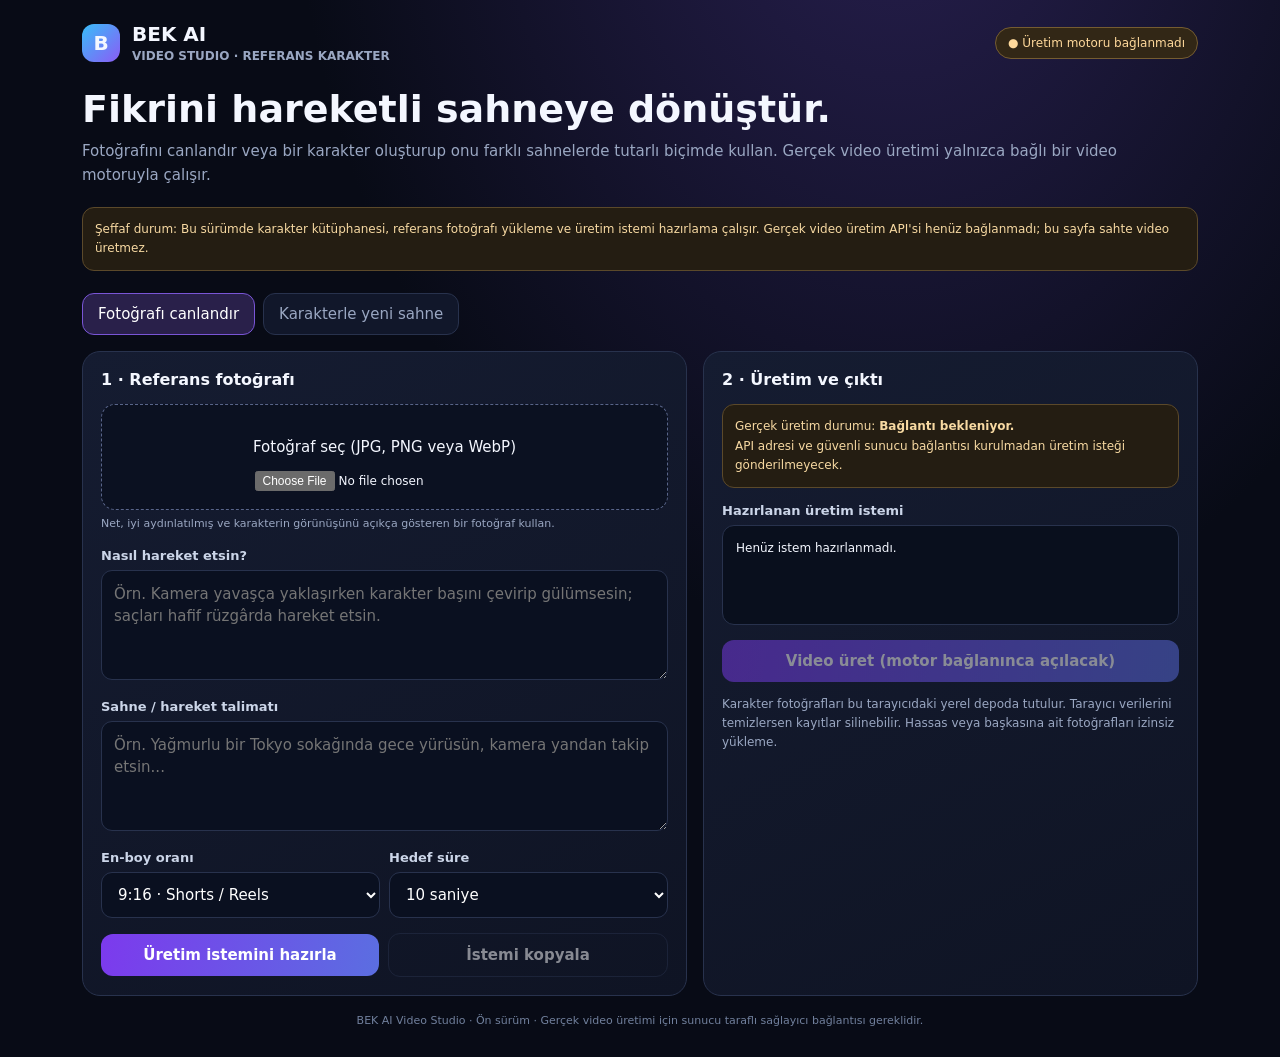
==== video-studio.html @ f8fd81ad "Add BEK AI Video Studio reference workflow" ====
<!doctype html>
<html lang="tr">
<head>
<meta charset="utf-8"><meta name="viewport" content="width=device-width,initial-scale=1">
<meta name="theme-color" content="#080b16">
<title>BEK AI Video Studio</title>
<style>
:root{color-scheme:dark;--bg:#080b16;--panel:#11172a;--panel2:#171f36;--line:#28324d;--muted:#9aa7c2;--text:#f4f7ff;--violet:#8b5cf6;--cyan:#38bdf8}
*{box-sizing:border-box}body{margin:0;background:radial-gradient(ellipse at 70% -20%,#292052 0,transparent 48%),var(--bg);color:var(--text);font:15px Inter,system-ui,sans-serif}
button,input,textarea,select{font:inherit}button{cursor:pointer}.wrap{max-width:1160px;margin:auto;padding:22px}.top{display:flex;justify-content:space-between;align-items:center;gap:16px;margin-bottom:24px}.brand{display:flex;align-items:center;gap:12px;font-weight:800;font-size:20px}.logo{width:38px;height:38px;border-radius:12px;background:linear-gradient(135deg,var(--cyan),var(--violet));display:grid;place-items:center;font-weight:900}.sub{color:var(--muted);font-size:12px;margin-top:3px}.status{border:1px solid #755c31;background:#322716;color:#ffd99b;border-radius:999px;padding:8px 12px;font-size:12px}.hero{margin-bottom:20px}.hero h1{font-size:clamp(25px,4vw,38px);margin:0 0 8px}.hero p{color:var(--muted);margin:0;line-height:1.6}.tabs{display:flex;gap:8px;margin:22px 0 16px;flex-wrap:wrap}.tab{border:1px solid var(--line);background:var(--panel);color:var(--muted);padding:11px 15px;border-radius:12px}.tab.active{background:#29204a;border-color:#7955d6;color:white}.grid{display:grid;grid-template-columns:minmax(0,1.1fr) minmax(290px,.9fr);gap:16px}.card{background:linear-gradient(155deg,#151c31,#0f1424);border:1px solid var(--line);border-radius:18px;padding:18px;min-width:0}.card h2{font-size:16px;margin:0 0 15px}.field{margin:0 0 15px}.field label{display:block;color:#cbd5e8;font-size:13px;font-weight:600;margin-bottom:7px}.field small{display:block;color:var(--muted);font-size:11px;margin-top:6px;line-height:1.5}input[type=text],textarea,select{width:100%;border:1px solid var(--line);border-radius:11px;background:#0a1020;color:white;padding:12px;outline:none}textarea{min-height:110px;resize:vertical;line-height:1.5}input:focus,textarea:focus,select:focus{border-color:#8b5cf6}.upload{border:1px dashed #59658a;border-radius:14px;padding:18px;text-align:center;background:#0b1121}.upload input{max-width:100%;font-size:12px}.preview{width:100%;max-height:260px;object-fit:contain;border-radius:12px;margin-top:12px;background:#080b16}.btn{border:0;border-radius:12px;padding:12px 16px;background:linear-gradient(100deg,#7c3aed,#5b6ee1);color:white;font-weight:700}.btn:disabled{opacity:.5;cursor:not-allowed}.btn.secondary{background:#202a43;border:1px solid var(--line)}.btn.ghost{background:transparent;border:1px solid var(--line)}.row{display:flex;gap:9px;align-items:center;flex-wrap:wrap}.row>*{flex:1}.notice{border:1px solid #5b492a;background:#241d12;color:#f7d9a2;padding:12px;border-radius:12px;font-size:12px;line-height:1.6;margin-bottom:15px}.good{border-color:#235f52;background:#102720;color:#b7f7df}.muted{color:var(--muted)}.charlist{display:grid;gap:8px}.char{display:flex;gap:10px;align-items:center;border:1px solid var(--line);padding:9px;border-radius:12px;background:#0b1121}.char img{width:52px;height:52px;object-fit:cover;border-radius:8px}.char .info{flex:1;min-width:0}.char strong{font-size:13px;display:block}.char small{font-size:11px;color:var(--muted)}.char button{background:none;color:#fca5a5;border:0}.hidden{display:none!important}.out{white-space:pre-wrap;word-break:break-word;background:#090f1d;border:1px solid var(--line);border-radius:12px;padding:13px;font-size:12px;line-height:1.6;min-height:100px}.footer{margin:18px 0 8px;text-align:center;color:#71809d;font-size:11px}
@media(max-width:780px){.wrap{padding:15px}.grid{grid-template-columns:1fr}.top{align-items:flex-start}.status{max-width:150px;line-height:1.4}}
</style>
</head>
<body><div class="wrap">
<header class="top"><div class="brand"><div class="logo">B</div><div>BEK AI <div class="sub">VIDEO STUDIO · REFERANS KARAKTER</div></div></div><div class="status" id="connection">● Üretim motoru bağlanmadı</div></header>
<section class="hero"><h1>Fikrini hareketli sahneye dönüştür.</h1><p>Fotoğrafını canlandır veya bir karakter oluşturup onu farklı sahnelerde tutarlı biçimde kullan. Gerçek video üretimi yalnızca bağlı bir video motoruyla çalışır.</p></section>
<div class="notice">Şeffaf durum: Bu sürümde karakter kütüphanesi, referans fotoğrafı yükleme ve üretim istemi hazırlama çalışır. Gerçek video üretim API'si henüz bağlanmadı; bu sayfa sahte video üretmez.</div>
<div class="tabs"><button class="tab active" data-mode="animate">Fotoğrafı canlandır</button><button class="tab" data-mode="character">Karakterle yeni sahne</button></div>
<div class="grid">
<section class="card">
<div id="animate-panel">
<h2>1 · Referans fotoğrafı</h2>
<div class="field"><div class="upload"><p>Fotoğraf seç (JPG, PNG veya WebP)</p><input id="singlePhoto" type="file" accept="image/png,image/jpeg,image/webp"><img id="singlePreview" class="preview hidden"></div><small>Net, iyi aydınlatılmış ve karakterin görünüşünü açıkça gösteren bir fotoğraf kullan.</small></div>
<div class="field"><label for="motion">Nasıl hareket etsin?</label><textarea id="motion" placeholder="Örn. Kamera yavaşça yaklaşırken karakter başını çevirip gülümsesin; saçları hafif rüzgârda hareket etsin."></textarea></div>
</div>
<div id="character-panel" class="hidden">
<h2>1 · Karakter kütüphanesi</h2>
<div class="field"><label for="charName">Karakter adı</label><input id="charName" type="text" placeholder="Örn. Ece"></div>
<div class="field"><label for="charDesc">Değişmemesi gereken özellikler</label><textarea id="charDesc" placeholder="Yüz, saç, göz, kıyafet, yaş görünümü, vücut yapısı ve ayırt edici ayrıntılar..."></textarea></div>
<div class="field"><div class="upload"><p>Karakter referans fotoğrafı</p><input id="charPhoto" type="file" accept="image/png,image/jpeg,image/webp"><img id="charPreview" class="preview hidden"></div></div>
<button class="btn secondary" id="saveChar">Karakteri kaydet</button>
<div class="field" style="margin-top:17px"><label>Kayıtlı karakterler</label><div class="charlist" id="charList"><span class="muted">Henüz karakter kaydedilmedi.</span></div></div>
</div>
<div class="field"><label for="scene">Sahne / hareket talimatı</label><textarea id="scene" placeholder="Örn. Yağmurlu bir Tokyo sokağında gece yürüsün, kamera yandan takip etsin..."></textarea></div>
<div class="row"><div class="field"><label for="ratio">En-boy oranı</label><select id="ratio"><option value="9:16">9:16 · Shorts / Reels</option><option value="16:9">16:9 · YouTube</option><option value="1:1">1:1 · Kare</option></select></div><div class="field"><label for="duration">Hedef süre</label><select id="duration"><option value="5">5 saniye</option><option value="10" selected>10 saniye</option><option value="15">15 saniye</option><option value="30">30 saniye (model desteklerse)</option></select></div></div>
<div class="row"><button class="btn" id="prepare">Üretim istemini hazırla</button><button class="btn ghost" id="copy" disabled>İstemi kopyala</button></div>
</section>
<aside class="card">
<h2>2 · Üretim ve çıktı</h2>
<div class="notice">Gerçek üretim durumu: <strong>Bağlantı bekleniyor.</strong><br>API adresi ve güvenli sunucu bağlantısı kurulmadan üretim isteği gönderilmeyecek.</div>
<div class="field"><label>Hazırlanan üretim istemi</label><div class="out" id="promptOutput">Henüz istem hazırlanmadı.</div></div>
<button class="btn" id="generate" disabled style="width:100%">Video üret (motor bağlanınca açılacak)</button>
<p class="muted" style="font-size:12px;line-height:1.6;margin-top:13px">Karakter fotoğrafları bu tarayıcıdaki yerel depoda tutulur. Tarayıcı verilerini temizlersen kayıtlar silinebilir. Hassas veya başkasına ait fotoğrafları izinsiz yükleme.</p>
</aside>
</div>
<div class="footer">BEK AI Video Studio · Ön sürüm · Gerçek video üretimi için sunucu taraflı sağlayıcı bağlantısı gereklidir.</div>
</div>
<script>
const DB='bek-video-studio', STORE='characters'; let mode='animate', selectedCharacter=null, currentPrompt='';
function openDB(){return new Promise((res,rej)=>{const r=indexedDB.open(DB,1);r.onupgradeneeded=()=>r.result.createObjectStore(STORE,{keyPath:'id',autoIncrement:true});r.onsuccess=()=>res(r.result);r.onerror=()=>rej(r.error)})}
async function dbop(action,value){const db=await openDB();return new Promise((res,rej)=>{const tx=db.transaction(STORE,'readwrite'),s=tx.objectStore(STORE);let r=action==='all'?s.getAll():action==='add'?s.add(value):s.delete(value);r.onsuccess=()=>res(r.result);r.onerror=()=>rej(r.error)})}
function preview(input,img){input.addEventListener('change',()=>{const f=input.files[0];if(!f)return;if(!f.type.startsWith('image/'))return alert('Lütfen görsel dosyası seç.');const u=URL.createObjectURL(f);img.src=u;img.classList.remove('hidden')})}
preview(document.getElementById('singlePhoto'),document.getElementById('singlePreview'));preview(document.getElementById('charPhoto'),document.getElementById('charPreview'));
document.querySelectorAll('.tab').forEach(b=>b.onclick=()=>{mode=b.dataset.mode;document.querySelectorAll('.tab').forEach(x=>x.classList.toggle('active',x===b));document.getElementById('animate-panel').classList.toggle('hidden',mode!=='animate');document.getElementById('character-panel').classList.toggle('hidden',mode!=='character')});
document.getElementById('saveChar').onclick=async()=>{const name=document.getElementById('charName').value.trim(),desc=document.getElementById('charDesc').value.trim(),file=document.getElementById('charPhoto').files[0];if(!name||!file)return alert('Karakter adı ve fotoğraf gerekli.');if(file.size>8*1024*1024)return alert('Fotoğraf en fazla 8 MB olmalı.');const data=await file.arrayBuffer();await dbop('add',{name,desc,photo:new Blob([data],{type:file.type}),type:file.type,createdAt:Date.now()});document.getElementById('charName').value='';document.getElementById('charDesc').value='';document.getElementById('charPhoto').value='';document.getElementById('charPreview').classList.add('hidden');await renderChars();};
async function renderChars(){const list=document.getElementById('charList'),items=await dbop('all');list.innerHTML='';if(!items.length){list.textContent='Henüz karakter kaydedilmedi.';list.className='charlist muted';return}list.className='charlist';items.forEach(c=>{const el=document.createElement('div');el.className='char';const im=document.createElement('img');im.src=URL.createObjectURL(c.photo);const info=document.createElement('div');info.className='info';const strong=document.createElement('strong');strong.textContent=c.name;const sm=document.createElement('small');sm.textContent=c.desc||'Ek açıklama yok';info.append(strong,sm);const use=document.createElement('button');use.textContent=selectedCharacter?.id===c.id?'Seçildi':'Kullan';use.onclick=()=>{selectedCharacter=c;renderChars()};const del=document.createElement('button');del.textContent='Sil';del.onclick=async()=>{if(confirm(c.name+' silinsin mi?')){if(selectedCharacter?.id===c.id)selectedCharacter=null;await dbop('delete',c.id);renderChars()}};el.append(im,info,use,del);list.append(el)})}
function makePrompt(){const scene=document.getElementById('scene').value.trim(),ratio=document.getElementById('ratio').value,duration=document.getElementById('duration').value;if(!scene)return alert('Sahne veya hareket talimatı yaz.');let p='';if(mode==='animate'){if(!document.getElementById('singlePhoto').files[0])return alert('Önce referans fotoğrafı seç.');p='IMAGE-TO-VIDEO\nUse the uploaded reference image as the first frame and preserve the subject identity, facial features, clothing and proportions. Animate naturally without changing the subject.\nMotion: '+(document.getElementById('motion').value.trim()||scene)+'\nScene: '+scene;}else{if(!selectedCharacter)return alert('Önce kayıtlı karakterlerden birini seç.');p='CHARACTER-CONSISTENT IMAGE-TO-VIDEO\nCharacter: '+selectedCharacter.name+'\nIdentity lock: '+selectedCharacter.desc+'\nUse the saved reference image. Preserve the same face, hairstyle, body proportions and defining details across scenes. Do not redesign or replace the character.\nScene: '+scene;}p+='\nTarget duration: '+duration+' seconds. Aspect ratio: '+ratio+'. Cinematic motion, coherent anatomy, stable background, natural physics, no flicker, no identity drift, no extra limbs, no text or watermark.';currentPrompt=p;document.getElementById('promptOutput').textContent=p;document.getElementById('copy').disabled=false}
document.getElementById('prepare').onclick=makePrompt;document.getElementById('copy').onclick=async()=>{await navigator.clipboard.writeText(currentPrompt);alert('Üretim istemi kopyalandı.')};renderChars();
</script></body></html>
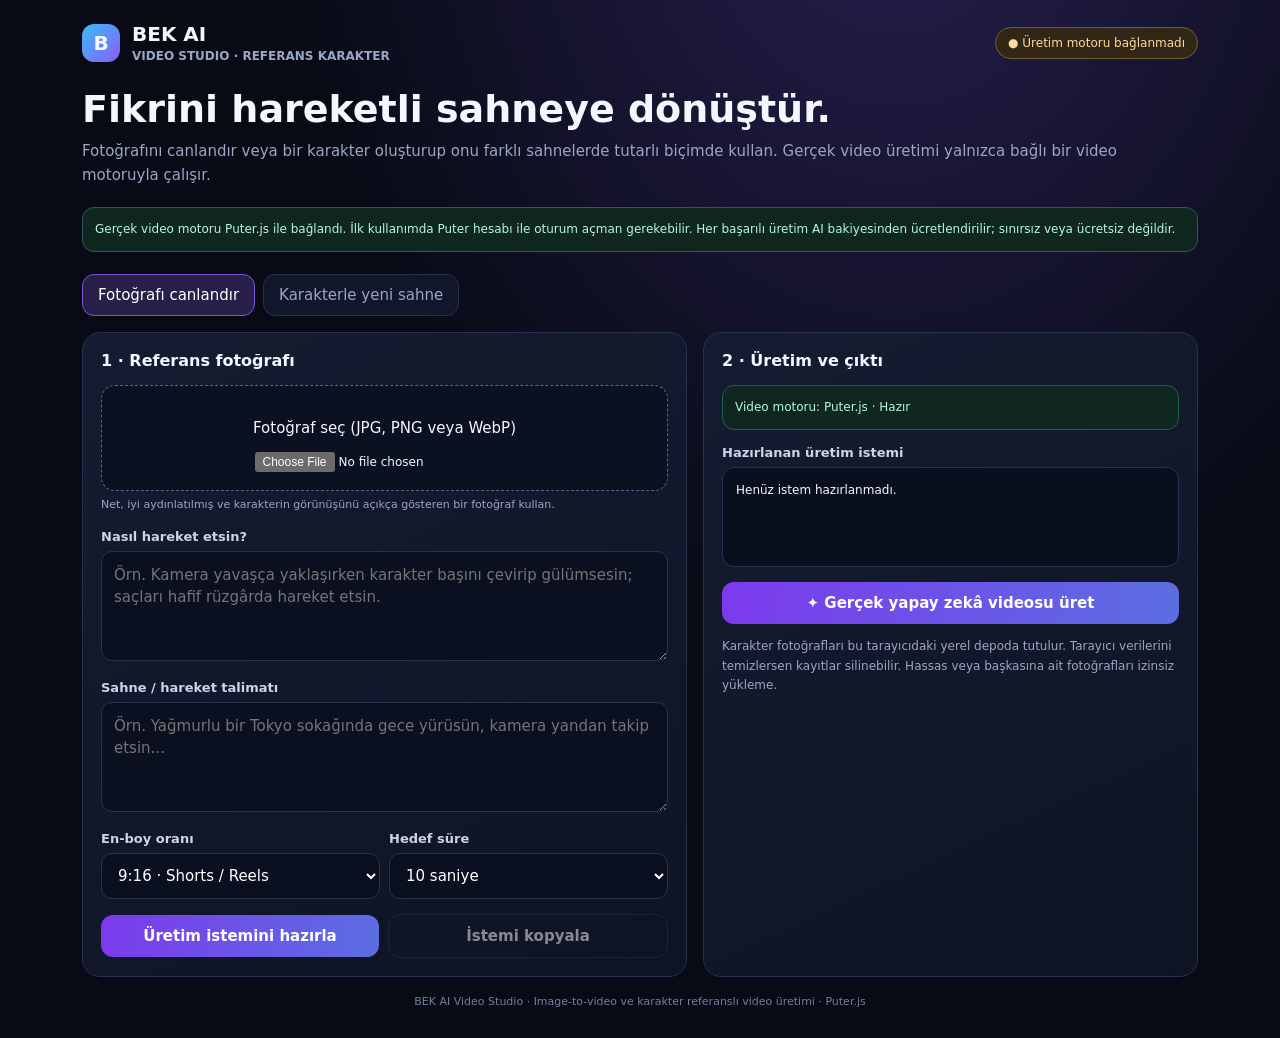
==== commit 7f2bb396: "Connect real AI image-to-video and character-reference generation" ====
--- a/video-studio.html
+++ b/video-studio.html
@@ -4,6 +4,7 @@
 <meta charset="utf-8"><meta name="viewport" content="width=device-width,initial-scale=1">
 <meta name="theme-color" content="#080b16">
 <title>BEK AI Video Studio</title>
+<script src="https://js.puter.com/v2/"></script>
 <style>
 :root{color-scheme:dark;--bg:#080b16;--panel:#11172a;--panel2:#171f36;--line:#28324d;--muted:#9aa7c2;--text:#f4f7ff;--violet:#8b5cf6;--cyan:#38bdf8}
 *{box-sizing:border-box}body{margin:0;background:radial-gradient(ellipse at 70% -20%,#292052 0,transparent 48%),var(--bg);color:var(--text);font:15px Inter,system-ui,sans-serif}
@@ -14,7 +15,7 @@
 <body><div class="wrap">
 <header class="top"><div class="brand"><div class="logo">B</div><div>BEK AI <div class="sub">VIDEO STUDIO · REFERANS KARAKTER</div></div></div><div class="status" id="connection">● Üretim motoru bağlanmadı</div></header>
 <section class="hero"><h1>Fikrini hareketli sahneye dönüştür.</h1><p>Fotoğrafını canlandır veya bir karakter oluşturup onu farklı sahnelerde tutarlı biçimde kullan. Gerçek video üretimi yalnızca bağlı bir video motoruyla çalışır.</p></section>
-<div class="notice">Şeffaf durum: Bu sürümde karakter kütüphanesi, referans fotoğrafı yükleme ve üretim istemi hazırlama çalışır. Gerçek video üretim API'si henüz bağlanmadı; bu sayfa sahte video üretmez.</div>
+<div class="notice good">Gerçek video motoru Puter.js ile bağlandı. İlk kullanımda Puter hesabı ile oturum açman gerekebilir. Her başarılı üretim AI bakiyesinden ücretlendirilir; sınırsız veya ücretsiz değildir.</div>
 <div class="tabs"><button class="tab active" data-mode="animate">Fotoğrafı canlandır</button><button class="tab" data-mode="character">Karakterle yeni sahne</button></div>
 <div class="grid">
 <section class="card">
@@ -32,18 +33,18 @@
 <div class="field" style="margin-top:17px"><label>Kayıtlı karakterler</label><div class="charlist" id="charList"><span class="muted">Henüz karakter kaydedilmedi.</span></div></div>
 </div>
 <div class="field"><label for="scene">Sahne / hareket talimatı</label><textarea id="scene" placeholder="Örn. Yağmurlu bir Tokyo sokağında gece yürüsün, kamera yandan takip etsin..."></textarea></div>
-<div class="row"><div class="field"><label for="ratio">En-boy oranı</label><select id="ratio"><option value="9:16">9:16 · Shorts / Reels</option><option value="16:9">16:9 · YouTube</option><option value="1:1">1:1 · Kare</option></select></div><div class="field"><label for="duration">Hedef süre</label><select id="duration"><option value="5">5 saniye</option><option value="10" selected>10 saniye</option><option value="15">15 saniye</option><option value="30">30 saniye (model desteklerse)</option></select></div></div>
+<div class="row"><div class="field"><label for="ratio">En-boy oranı</label><select id="ratio"><option value="9:16">9:16 · Shorts / Reels</option><option value="16:9">16:9 · YouTube</option><option value="1:1">1:1 · Kare</option></select></div><div class="field"><label for="duration">Hedef süre</label><select id="duration"><option value="5">5 saniye</option><option value="10" selected>10 saniye</option><option value="15">15 saniye</option><option value="30">15 saniye</option></select></div></div>
 <div class="row"><button class="btn" id="prepare">Üretim istemini hazırla</button><button class="btn ghost" id="copy" disabled>İstemi kopyala</button></div>
 </section>
 <aside class="card">
 <h2>2 · Üretim ve çıktı</h2>
-<div class="notice">Gerçek üretim durumu: <strong>Bağlantı bekleniyor.</strong><br>API adresi ve güvenli sunucu bağlantısı kurulmadan üretim isteği gönderilmeyecek.</div>
+<div class="notice good">Video motoru: Puter.js · Hazır</div>
 <div class="field"><label>Hazırlanan üretim istemi</label><div class="out" id="promptOutput">Henüz istem hazırlanmadı.</div></div>
-<button class="btn" id="generate" disabled style="width:100%">Video üret (motor bağlanınca açılacak)</button>
+<button class="btn" id="generate" style="width:100%">✦ Gerçek yapay zekâ videosu üret</button><div id="videoStatus" class="muted" style="font-size:12px;line-height:1.6;margin-top:12px" role="status"></div><div id="videoResult" style="margin-top:12px"></div>
 <p class="muted" style="font-size:12px;line-height:1.6;margin-top:13px">Karakter fotoğrafları bu tarayıcıdaki yerel depoda tutulur. Tarayıcı verilerini temizlersen kayıtlar silinebilir. Hassas veya başkasına ait fotoğrafları izinsiz yükleme.</p>
 </aside>
 </div>
-<div class="footer">BEK AI Video Studio · Ön sürüm · Gerçek video üretimi için sunucu taraflı sağlayıcı bağlantısı gereklidir.</div>
+<div class="footer">BEK AI Video Studio · Image-to-video ve karakter referanslı video üretimi · Puter.js</div>
 </div>
 <script>
 const DB='bek-video-studio', STORE='characters'; let mode='animate', selectedCharacter=null, currentPrompt='';
@@ -55,5 +56,33 @@
 document.getElementById('saveChar').onclick=async()=>{const name=document.getElementById('charName').value.trim(),desc=document.getElementById('charDesc').value.trim(),file=document.getElementById('charPhoto').files[0];if(!name||!file)return alert('Karakter adı ve fotoğraf gerekli.');if(file.size>8*1024*1024)return alert('Fotoğraf en fazla 8 MB olmalı.');const data=await file.arrayBuffer();await dbop('add',{name,desc,photo:new Blob([data],{type:file.type}),type:file.type,createdAt:Date.now()});document.getElementById('charName').value='';document.getElementById('charDesc').value='';document.getElementById('charPhoto').value='';document.getElementById('charPreview').classList.add('hidden');await renderChars();};
 async function renderChars(){const list=document.getElementById('charList'),items=await dbop('all');list.innerHTML='';if(!items.length){list.textContent='Henüz karakter kaydedilmedi.';list.className='charlist muted';return}list.className='charlist';items.forEach(c=>{const el=document.createElement('div');el.className='char';const im=document.createElement('img');im.src=URL.createObjectURL(c.photo);const info=document.createElement('div');info.className='info';const strong=document.createElement('strong');strong.textContent=c.name;const sm=document.createElement('small');sm.textContent=c.desc||'Ek açıklama yok';info.append(strong,sm);const use=document.createElement('button');use.textContent=selectedCharacter?.id===c.id?'Seçildi':'Kullan';use.onclick=()=>{selectedCharacter=c;renderChars()};const del=document.createElement('button');del.textContent='Sil';del.onclick=async()=>{if(confirm(c.name+' silinsin mi?')){if(selectedCharacter?.id===c.id)selectedCharacter=null;await dbop('delete',c.id);renderChars()}};el.append(im,info,use,del);list.append(el)})}
 function makePrompt(){const scene=document.getElementById('scene').value.trim(),ratio=document.getElementById('ratio').value,duration=document.getElementById('duration').value;if(!scene)return alert('Sahne veya hareket talimatı yaz.');let p='';if(mode==='animate'){if(!document.getElementById('singlePhoto').files[0])return alert('Önce referans fotoğrafı seç.');p='IMAGE-TO-VIDEO\nUse the uploaded reference image as the first frame and preserve the subject identity, facial features, clothing and proportions. Animate naturally without changing the subject.\nMotion: '+(document.getElementById('motion').value.trim()||scene)+'\nScene: '+scene;}else{if(!selectedCharacter)return alert('Önce kayıtlı karakterlerden birini seç.');p='CHARACTER-CONSISTENT IMAGE-TO-VIDEO\nCharacter: '+selectedCharacter.name+'\nIdentity lock: '+selectedCharacter.desc+'\nUse the saved reference image. Preserve the same face, hairstyle, body proportions and defining details across scenes. Do not redesign or replace the character.\nScene: '+scene;}p+='\nTarget duration: '+duration+' seconds. Aspect ratio: '+ratio+'. Cinematic motion, coherent anatomy, stable background, natural physics, no flicker, no identity drift, no extra limbs, no text or watermark.';currentPrompt=p;document.getElementById('promptOutput').textContent=p;document.getElementById('copy').disabled=false}
-document.getElementById('prepare').onclick=makePrompt;document.getElementById('copy').onclick=async()=>{await navigator.clipboard.writeText(currentPrompt);alert('Üretim istemi kopyalandı.')};renderChars();
+document.getElementById('prepare').onclick=makePrompt;document.getElementById('copy').onclick=async()=>{await navigator.clipboard.writeText(currentPrompt);alert('Üretim istemi kopyalandı.')};
+async function readImageAsDataURL(file){return new Promise((resolve,reject)=>{const r=new FileReader();r.onload=()=>resolve(r.result);r.onerror=reject;r.readAsDataURL(file)})}
+document.getElementById('generate').onclick=async()=>{
+ const btn=document.getElementById('generate'),status=document.getElementById('videoStatus'),result=document.getElementById('videoResult');
+ const scene=document.getElementById('scene').value.trim(),duration=Math.min(15,Number(document.getElementById('duration').value)||5),ratio=document.getElementById('ratio').value;
+ if(!scene){status.textContent='Önce sahne / hareket talimatını yaz.';return}
+ if(!window.puter||!puter.ai||!puter.ai.txt2vid){status.textContent='Video motoru yüklenemedi. Sayfayı yenile.';return}
+ try{
+  btn.disabled=true;result.replaceChildren();status.textContent='Video hazırlanıyor. Bu işlem birkaç dakika sürebilir…';
+  let prompt,options;
+  if(mode==='animate'){
+   const file=document.getElementById('singlePhoto').files[0];if(!file){status.textContent='Önce başlangıç fotoğrafını yükle.';return}
+   if(file.size>20*1024*1024){status.textContent='Fotoğraf 20 MB sınırını aşıyor.';return}
+   const ref=await readImageAsDataURL(file),dims=ratio==='9:16'?[720,1280]:ratio==='1:1'?[720,720]:[1280,720];
+   prompt='Animate the uploaded reference image as the first frame. Preserve exact identity, face, hairstyle, clothing and proportions. Natural motion, coherent anatomy, stable scene, cinematic camera movement. '+(document.getElementById('motion').value.trim()||scene)+'. Scene: '+scene+'. No identity drift, flicker, extra limbs, text or watermark.';
+   options={model:'togetherai:wan-ai/wan2.7-i2v',seconds:duration,size:'1080P',width:dims[0],height:dims[1],input_reference:ref,generate_audio:true};
+  }else{
+   if(!selectedCharacter){status.textContent='Önce kayıtlı karakterlerden birini seç.';return}
+   prompt='Use the supplied reference image to preserve the same character identity in this new scene. Keep the same face, hairstyle, clothing, body proportions and defining details. Do not redesign the character. Cinematic natural motion, coherent anatomy, stable details. Scene: '+scene+'. No identity drift, flicker, extra limbs, text or watermark. Character notes: '+(selectedCharacter.desc||'Preserve the uploaded character appearance.');
+   options={model:'seedance-2-5',seconds:Math.min(10,duration),size:'1080p',reference_images:[selectedCharacter.photo],generate_audio:true};
+  }
+  status.textContent='Yapay zekâ videoyu oluşturuyor. Sekmeyi kapatma; birkaç dakika sürebilir…';
+  const video=await puter.ai.txt2vid(prompt,options);video.controls=true;video.playsInline=true;video.style.width='100%';video.style.borderRadius='12px';video.style.maxHeight='520px';
+  result.append(video);const link=document.createElement('a');link.href=video.src;link.target='_blank';link.rel='noopener';link.textContent='Videoyu aç / kaydet';link.style.display='inline-block';link.style.marginTop='10px';link.style.color='#a5d8ff';result.append(link);
+  status.textContent='Video oluşturuldu. Sağlayıcı bağlantıları geçici olabilir; videoyu cihazına kaydet.';
+ }catch(err){status.textContent='Üretim başarısız: '+(err.message||String(err))+(err.code?' ('+err.code+')':'')}
+ finally{btn.disabled=false}
+};
+renderChars();
 </script></body></html>
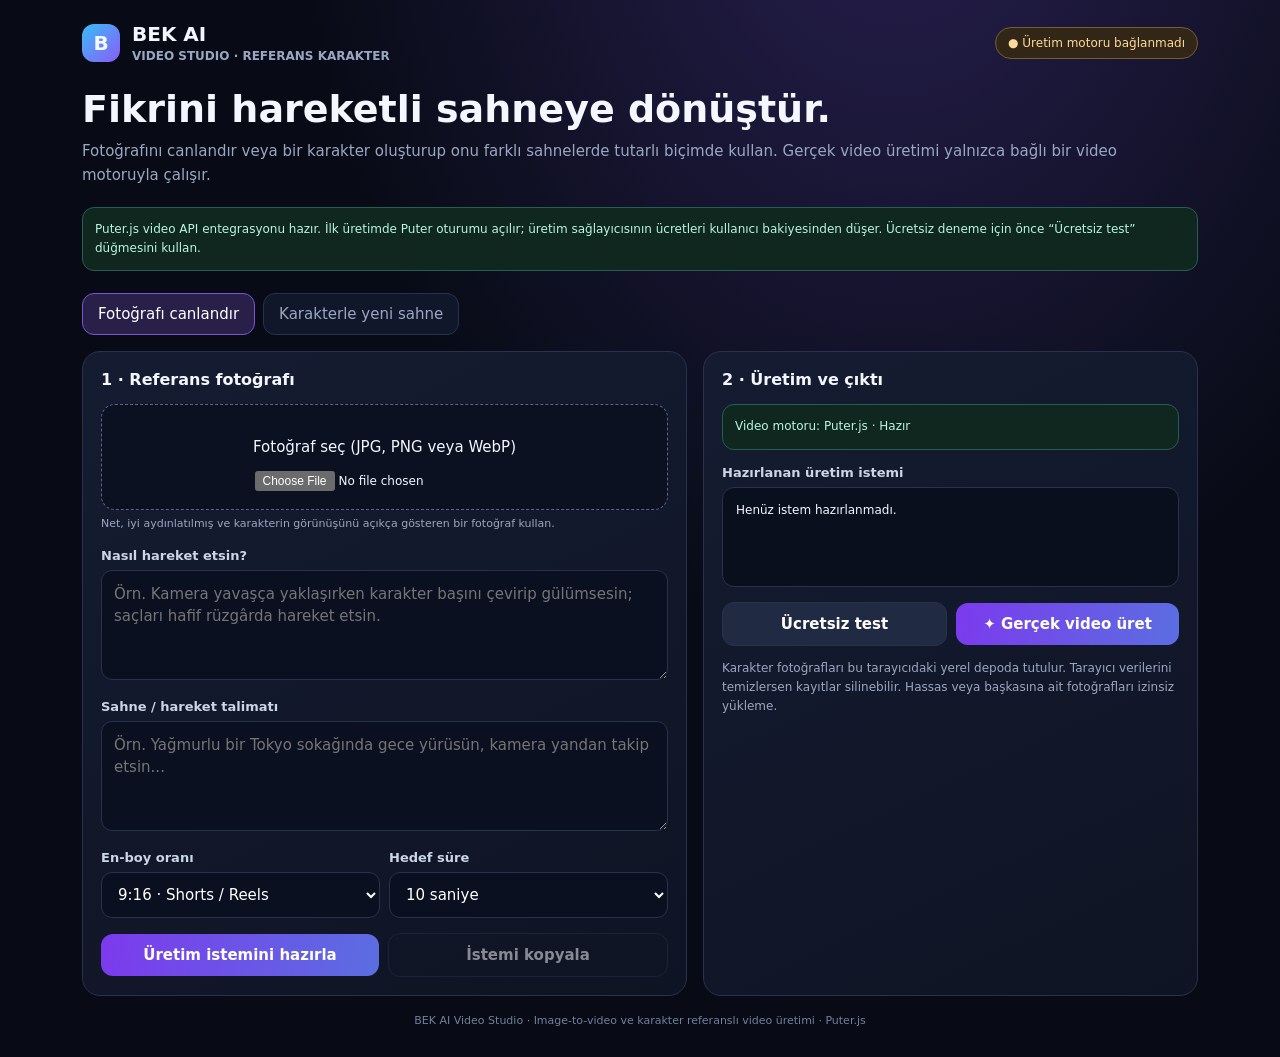
==== commit 51d6780b: "Fix and verify video generation API integration" ====
--- a/video-studio.html
+++ b/video-studio.html
@@ -15,7 +15,7 @@
 <body><div class="wrap">
 <header class="top"><div class="brand"><div class="logo">B</div><div>BEK AI <div class="sub">VIDEO STUDIO · REFERANS KARAKTER</div></div></div><div class="status" id="connection">● Üretim motoru bağlanmadı</div></header>
 <section class="hero"><h1>Fikrini hareketli sahneye dönüştür.</h1><p>Fotoğrafını canlandır veya bir karakter oluşturup onu farklı sahnelerde tutarlı biçimde kullan. Gerçek video üretimi yalnızca bağlı bir video motoruyla çalışır.</p></section>
-<div class="notice good">Gerçek video motoru Puter.js ile bağlandı. İlk kullanımda Puter hesabı ile oturum açman gerekebilir. Her başarılı üretim AI bakiyesinden ücretlendirilir; sınırsız veya ücretsiz değildir.</div>
+<div class="notice good">Puter.js video API entegrasyonu hazır. İlk üretimde Puter oturumu açılır; üretim sağlayıcısının ücretleri kullanıcı bakiyesinden düşer. Ücretsiz deneme için önce “Ücretsiz test” düğmesini kullan.</div>
 <div class="tabs"><button class="tab active" data-mode="animate">Fotoğrafı canlandır</button><button class="tab" data-mode="character">Karakterle yeni sahne</button></div>
 <div class="grid">
 <section class="card">
@@ -33,21 +33,21 @@
 <div class="field" style="margin-top:17px"><label>Kayıtlı karakterler</label><div class="charlist" id="charList"><span class="muted">Henüz karakter kaydedilmedi.</span></div></div>
 </div>
 <div class="field"><label for="scene">Sahne / hareket talimatı</label><textarea id="scene" placeholder="Örn. Yağmurlu bir Tokyo sokağında gece yürüsün, kamera yandan takip etsin..."></textarea></div>
-<div class="row"><div class="field"><label for="ratio">En-boy oranı</label><select id="ratio"><option value="9:16">9:16 · Shorts / Reels</option><option value="16:9">16:9 · YouTube</option><option value="1:1">1:1 · Kare</option></select></div><div class="field"><label for="duration">Hedef süre</label><select id="duration"><option value="5">5 saniye</option><option value="10" selected>10 saniye</option><option value="15">15 saniye</option><option value="30">15 saniye</option></select></div></div>
+<div class="row"><div class="field"><label for="ratio">En-boy oranı</label><select id="ratio"><option value="9:16">9:16 · Shorts / Reels</option><option value="16:9">16:9 · YouTube</option><option value="1:1">1:1 · Kare</option></select></div><div class="field"><label for="duration">Hedef süre</label><select id="duration"><option value="5">5 saniye</option><option value="8">8 saniye</option><option value="10" selected>10 saniye</option><option value="15">15 saniye</option></select></div></div>
 <div class="row"><button class="btn" id="prepare">Üretim istemini hazırla</button><button class="btn ghost" id="copy" disabled>İstemi kopyala</button></div>
 </section>
 <aside class="card">
 <h2>2 · Üretim ve çıktı</h2>
 <div class="notice good">Video motoru: Puter.js · Hazır</div>
 <div class="field"><label>Hazırlanan üretim istemi</label><div class="out" id="promptOutput">Henüz istem hazırlanmadı.</div></div>
-<button class="btn" id="generate" style="width:100%">✦ Gerçek yapay zekâ videosu üret</button><div id="videoStatus" class="muted" style="font-size:12px;line-height:1.6;margin-top:12px" role="status"></div><div id="videoResult" style="margin-top:12px"></div>
+<div class="row"><button class="btn secondary" id="testGenerate" style="flex:1">Ücretsiz test</button><button class="btn" id="generate" style="flex:1">✦ Gerçek video üret</button></div><div id="videoStatus" class="muted" style="font-size:12px;line-height:1.6;margin-top:12px" role="status"></div><div id="videoResult" style="margin-top:12px"></div>
 <p class="muted" style="font-size:12px;line-height:1.6;margin-top:13px">Karakter fotoğrafları bu tarayıcıdaki yerel depoda tutulur. Tarayıcı verilerini temizlersen kayıtlar silinebilir. Hassas veya başkasına ait fotoğrafları izinsiz yükleme.</p>
 </aside>
 </div>
 <div class="footer">BEK AI Video Studio · Image-to-video ve karakter referanslı video üretimi · Puter.js</div>
 </div>
 <script>
-const DB='bek-video-studio', STORE='characters'; let mode='animate', selectedCharacter=null, currentPrompt='';
+const DB='bek-video-studio', STORE='characters'; let mode='animate', selectedCharacter=null, currentPrompt='';\nconst connection=document.getElementById('connection');\nfunction setConnection(){const ok=!!(window.puter&&puter.ai&&typeof puter.ai.txt2vid==='function');connection.textContent=ok?'● Video API hazır':'● SDK yükleniyor';connection.style.borderColor=ok?'#235f52':'#755c31';connection.style.background=ok?'#102720':'#322716';connection.style.color=ok?'#b7f7df':'#ffd99b';}\nsetConnection();window.addEventListener('load',setConnection);
 function openDB(){return new Promise((res,rej)=>{const r=indexedDB.open(DB,1);r.onupgradeneeded=()=>r.result.createObjectStore(STORE,{keyPath:'id',autoIncrement:true});r.onsuccess=()=>res(r.result);r.onerror=()=>rej(r.error)})}
 async function dbop(action,value){const db=await openDB();return new Promise((res,rej)=>{const tx=db.transaction(STORE,'readwrite'),s=tx.objectStore(STORE);let r=action==='all'?s.getAll():action==='add'?s.add(value):s.delete(value);r.onsuccess=()=>res(r.result);r.onerror=()=>rej(r.error)})}
 function preview(input,img){input.addEventListener('change',()=>{const f=input.files[0];if(!f)return;if(!f.type.startsWith('image/'))return alert('Lütfen görsel dosyası seç.');const u=URL.createObjectURL(f);img.src=u;img.classList.remove('hidden')})}
@@ -60,7 +60,7 @@
 async function readImageAsDataURL(file){return new Promise((resolve,reject)=>{const r=new FileReader();r.onload=()=>resolve(r.result);r.onerror=reject;r.readAsDataURL(file)})}
 document.getElementById('generate').onclick=async()=>{
  const btn=document.getElementById('generate'),status=document.getElementById('videoStatus'),result=document.getElementById('videoResult');
- const scene=document.getElementById('scene').value.trim(),duration=Math.min(15,Number(document.getElementById('duration').value)||5),ratio=document.getElementById('ratio').value;
+ const scene=document.getElementById('scene').value.trim(),duration=Number(document.getElementById('duration').value)||5,ratio=document.getElementById('ratio').value;
  if(!scene){status.textContent='Önce sahne / hareket talimatını yaz.';return}
  if(!window.puter||!puter.ai||!puter.ai.txt2vid){status.textContent='Video motoru yüklenemedi. Sayfayı yenile.';return}
  try{
@@ -71,17 +71,17 @@
    if(file.size>20*1024*1024){status.textContent='Fotoğraf 20 MB sınırını aşıyor.';return}
    const ref=await readImageAsDataURL(file),dims=ratio==='9:16'?[720,1280]:ratio==='1:1'?[720,720]:[1280,720];
    prompt='Animate the uploaded reference image as the first frame. Preserve exact identity, face, hairstyle, clothing and proportions. Natural motion, coherent anatomy, stable scene, cinematic camera movement. '+(document.getElementById('motion').value.trim()||scene)+'. Scene: '+scene+'. No identity drift, flicker, extra limbs, text or watermark.';
-   options={model:'togetherai:wan-ai/wan2.7-i2v',seconds:duration,size:'1080P',width:dims[0],height:dims[1],input_reference:ref,generate_audio:true};
+   options={model:'togetherai:wan-ai/wan2.7-i2v',seconds:duration,size:'720P',width:dims[0],height:dims[1],input_reference:file,generate_audio:true,puter_output_path:'videos/bek-'+Date.now()+'.mp4'};
   }else{
    if(!selectedCharacter){status.textContent='Önce kayıtlı karakterlerden birini seç.';return}
    prompt='Use the supplied reference image to preserve the same character identity in this new scene. Keep the same face, hairstyle, clothing, body proportions and defining details. Do not redesign the character. Cinematic natural motion, coherent anatomy, stable details. Scene: '+scene+'. No identity drift, flicker, extra limbs, text or watermark. Character notes: '+(selectedCharacter.desc||'Preserve the uploaded character appearance.');
-   options={model:'seedance-2-5',seconds:Math.min(10,duration),size:'1080p',reference_images:[selectedCharacter.photo],generate_audio:true};
+   options={model:'seedance-2-5',seconds:Math.min(15,Math.max(4,duration)),size:'720p',width:ratio==='9:16'?720:ratio==='1:1'?720:1280,height:ratio==='9:16'?1280:ratio==='1:1'?720:720,reference_images:[selectedCharacter.photo],generate_audio:true,puter_output_path:'videos/bek-'+Date.now()+'.mp4'};
   }
   status.textContent='Yapay zekâ videoyu oluşturuyor. Sekmeyi kapatma; birkaç dakika sürebilir…';
   const video=await puter.ai.txt2vid(prompt,options);video.controls=true;video.playsInline=true;video.style.width='100%';video.style.borderRadius='12px';video.style.maxHeight='520px';
   result.append(video);const link=document.createElement('a');link.href=video.src;link.target='_blank';link.rel='noopener';link.textContent='Videoyu aç / kaydet';link.style.display='inline-block';link.style.marginTop='10px';link.style.color='#a5d8ff';result.append(link);
-  status.textContent='Video oluşturuldu. Sağlayıcı bağlantıları geçici olabilir; videoyu cihazına kaydet.';
- }catch(err){status.textContent='Üretim başarısız: '+(err.message||String(err))+(err.code?' ('+err.code+')':'')}
+  status.textContent='Video oluşturuldu ve Puter dosyalarına kaydedilmesi istendi. Sağlayıcı önizleme bağlantısı geçici olabilir; aşağıdaki bağlantıdan videoyu hemen cihazına kaydet.';
+ }catch(err){const code=err.code||err.errorCode||'';status.textContent='Üretim başarısız: '+(err.message||String(err))+(code?' ('+code+')':'')+' — Ücret yalnızca başarılı üretimlerde alınır.'}
  finally{btn.disabled=false}
 };
 renderChars();
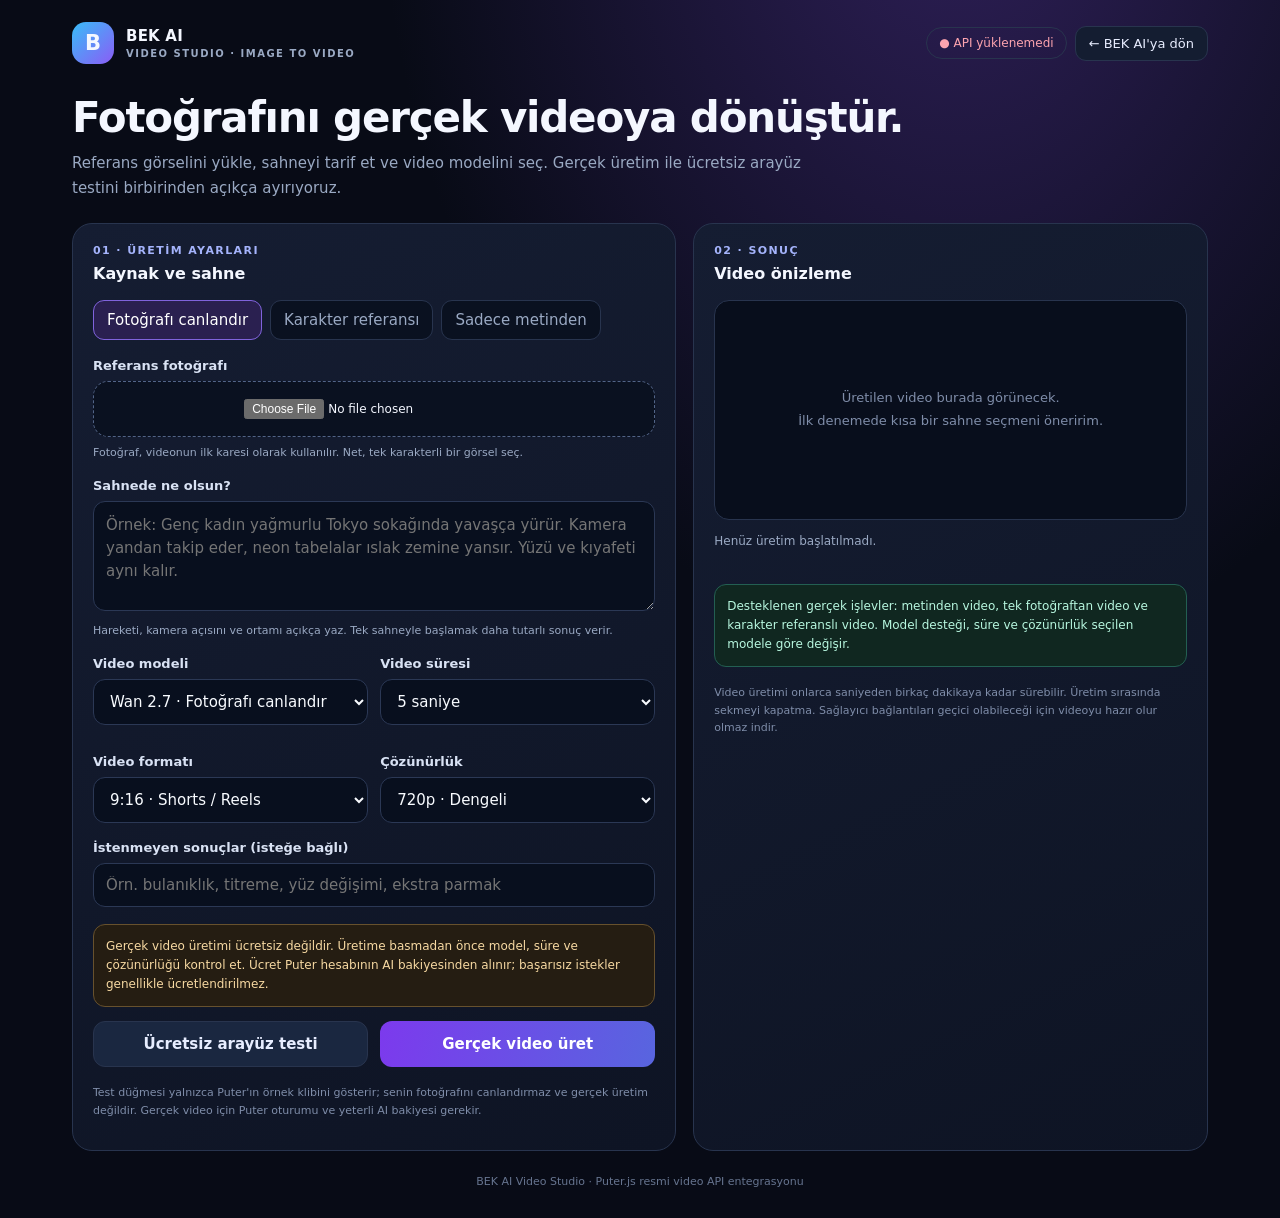
==== commit 3b01205b: "Rebuild BEK AI Video Studio with verified Puter video API" ====
--- a/video-studio.html
+++ b/video-studio.html
@@ -1,88 +1,90 @@
 <!doctype html>
 <html lang="tr">
 <head>
-<meta charset="utf-8"><meta name="viewport" content="width=device-width,initial-scale=1">
+<meta charset="utf-8">
+<meta name="viewport" content="width=device-width,initial-scale=1">
 <meta name="theme-color" content="#080b16">
-<title>BEK AI Video Studio</title>
+<title>BEK AI — Video Studio</title>
 <script src="https://js.puter.com/v2/"></script>
 <style>
-:root{color-scheme:dark;--bg:#080b16;--panel:#11172a;--panel2:#171f36;--line:#28324d;--muted:#9aa7c2;--text:#f4f7ff;--violet:#8b5cf6;--cyan:#38bdf8}
-*{box-sizing:border-box}body{margin:0;background:radial-gradient(ellipse at 70% -20%,#292052 0,transparent 48%),var(--bg);color:var(--text);font:15px Inter,system-ui,sans-serif}
-button,input,textarea,select{font:inherit}button{cursor:pointer}.wrap{max-width:1160px;margin:auto;padding:22px}.top{display:flex;justify-content:space-between;align-items:center;gap:16px;margin-bottom:24px}.brand{display:flex;align-items:center;gap:12px;font-weight:800;font-size:20px}.logo{width:38px;height:38px;border-radius:12px;background:linear-gradient(135deg,var(--cyan),var(--violet));display:grid;place-items:center;font-weight:900}.sub{color:var(--muted);font-size:12px;margin-top:3px}.status{border:1px solid #755c31;background:#322716;color:#ffd99b;border-radius:999px;padding:8px 12px;font-size:12px}.hero{margin-bottom:20px}.hero h1{font-size:clamp(25px,4vw,38px);margin:0 0 8px}.hero p{color:var(--muted);margin:0;line-height:1.6}.tabs{display:flex;gap:8px;margin:22px 0 16px;flex-wrap:wrap}.tab{border:1px solid var(--line);background:var(--panel);color:var(--muted);padding:11px 15px;border-radius:12px}.tab.active{background:#29204a;border-color:#7955d6;color:white}.grid{display:grid;grid-template-columns:minmax(0,1.1fr) minmax(290px,.9fr);gap:16px}.card{background:linear-gradient(155deg,#151c31,#0f1424);border:1px solid var(--line);border-radius:18px;padding:18px;min-width:0}.card h2{font-size:16px;margin:0 0 15px}.field{margin:0 0 15px}.field label{display:block;color:#cbd5e8;font-size:13px;font-weight:600;margin-bottom:7px}.field small{display:block;color:var(--muted);font-size:11px;margin-top:6px;line-height:1.5}input[type=text],textarea,select{width:100%;border:1px solid var(--line);border-radius:11px;background:#0a1020;color:white;padding:12px;outline:none}textarea{min-height:110px;resize:vertical;line-height:1.5}input:focus,textarea:focus,select:focus{border-color:#8b5cf6}.upload{border:1px dashed #59658a;border-radius:14px;padding:18px;text-align:center;background:#0b1121}.upload input{max-width:100%;font-size:12px}.preview{width:100%;max-height:260px;object-fit:contain;border-radius:12px;margin-top:12px;background:#080b16}.btn{border:0;border-radius:12px;padding:12px 16px;background:linear-gradient(100deg,#7c3aed,#5b6ee1);color:white;font-weight:700}.btn:disabled{opacity:.5;cursor:not-allowed}.btn.secondary{background:#202a43;border:1px solid var(--line)}.btn.ghost{background:transparent;border:1px solid var(--line)}.row{display:flex;gap:9px;align-items:center;flex-wrap:wrap}.row>*{flex:1}.notice{border:1px solid #5b492a;background:#241d12;color:#f7d9a2;padding:12px;border-radius:12px;font-size:12px;line-height:1.6;margin-bottom:15px}.good{border-color:#235f52;background:#102720;color:#b7f7df}.muted{color:var(--muted)}.charlist{display:grid;gap:8px}.char{display:flex;gap:10px;align-items:center;border:1px solid var(--line);padding:9px;border-radius:12px;background:#0b1121}.char img{width:52px;height:52px;object-fit:cover;border-radius:8px}.char .info{flex:1;min-width:0}.char strong{font-size:13px;display:block}.char small{font-size:11px;color:var(--muted)}.char button{background:none;color:#fca5a5;border:0}.hidden{display:none!important}.out{white-space:pre-wrap;word-break:break-word;background:#090f1d;border:1px solid var(--line);border-radius:12px;padding:13px;font-size:12px;line-height:1.6;min-height:100px}.footer{margin:18px 0 8px;text-align:center;color:#71809d;font-size:11px}
-@media(max-width:780px){.wrap{padding:15px}.grid{grid-template-columns:1fr}.top{align-items:flex-start}.status{max-width:150px;line-height:1.4}}
+:root{color-scheme:dark;--bg:#080b16;--panel:#11182a;--panel2:#0c1324;--line:#28344e;--muted:#9aa9c3;--text:#f4f7ff;--violet:#8b5cf6;--cyan:#38bdf8;--green:#34d399;--red:#fb7185}
+*{box-sizing:border-box}body{margin:0;background:radial-gradient(ellipse at 75% -15%,#30205b 0,transparent 43%),var(--bg);color:var(--text);font:15px Inter,system-ui,sans-serif}button,input,textarea,select{font:inherit}.shell{max-width:1180px;margin:auto;padding:22px}.top{display:flex;align-items:center;justify-content:space-between;gap:16px;margin-bottom:30px}.brand{display:flex;align-items:center;gap:12px;font-weight:800;letter-spacing:.2px}.logo{width:42px;height:42px;border-radius:14px;display:grid;place-items:center;background:linear-gradient(135deg,var(--cyan),var(--violet));font-size:21px}.brand small{display:block;color:var(--muted);font-size:10px;letter-spacing:1.5px;margin-top:3px}.top-actions{display:flex;gap:8px;align-items:center}.pill{border:1px solid var(--line);border-radius:999px;padding:8px 12px;color:var(--muted);font-size:12px}.linkbtn{border:1px solid var(--line);background:#141d31;color:#e8edff;padding:9px 13px;border-radius:11px;text-decoration:none;font-size:13px}.hero{margin-bottom:22px}.hero h1{font-size:clamp(27px,4vw,42px);line-height:1.12;margin:0 0 10px;letter-spacing:-1.2px}.hero p{max-width:760px;color:var(--muted);line-height:1.65;margin:0}.layout{display:grid;grid-template-columns:minmax(0,1.08fr) minmax(320px,.92fr);gap:17px}.card{background:linear-gradient(155deg,#151d32,#0e1424);border:1px solid var(--line);border-radius:20px;padding:20px;min-width:0}.card h2{font-size:16px;margin:0 0 17px}.step{color:#a5b4fc;font-size:11px;text-transform:uppercase;letter-spacing:1.4px;font-weight:800;margin-bottom:7px}.field{margin-bottom:17px}.field label{display:block;font-size:13px;font-weight:650;color:#d9e2f4;margin-bottom:8px}.field small{display:block;color:var(--muted);font-size:11px;line-height:1.55;margin-top:7px}.control{width:100%;background:#080f1e;border:1px solid #2b3855;color:#f8fbff;border-radius:12px;padding:12px;outline:none}.control:focus{border-color:#9875ff;box-shadow:0 0 0 3px #8b5cf622}textarea.control{min-height:110px;resize:vertical;line-height:1.55}.upload{border:1px dashed #526487;border-radius:15px;padding:17px;background:#0a1120;text-align:center}.upload input{max-width:100%;font-size:12px}.preview{display:block;max-width:100%;max-height:270px;object-fit:contain;margin:14px auto 0;border-radius:12px}.hidden{display:none!important}.modebar{display:flex;gap:8px;flex-wrap:wrap;margin-bottom:18px}.mode{background:#0a1120;border:1px solid var(--line);color:var(--muted);padding:10px 13px;border-radius:11px;cursor:pointer}.mode.active{background:#2a2050;border-color:#8063dc;color:white}.grid2{display:grid;grid-template-columns:1fr 1fr;gap:12px}.btn{border:0;border-radius:12px;padding:13px 16px;background:linear-gradient(100deg,#7c3aed,#5865df);color:white;font-weight:750;cursor:pointer}.btn:disabled{opacity:.55;cursor:wait}.btn.secondary{background:#1a2740;border:1px solid var(--line);color:#e7edff}.btn.full{width:100%}.info{border:1px solid #34435f;background:#111c30;color:#cbd8f1;border-radius:12px;padding:12px;font-size:12px;line-height:1.6;margin:14px 0}.info.warn{border-color:#67512d;background:#251d12;color:#f7d9a2}.info.good{border-color:#235f52;background:#102720;color:#b7f7df}.previewbox{border:1px solid var(--line);background:#080e1c;border-radius:15px;padding:12px;min-height:220px;display:grid;place-items:center}.previewbox video{width:100%;max-height:540px;border-radius:10px;background:#000}.placeholder{text-align:center;color:#7f8da9;font-size:13px;line-height:1.7;padding:25px}.status{font-size:12px;color:var(--muted);line-height:1.6;margin-top:12px;min-height:38px;white-space:pre-wrap;word-break:break-word}.status.error{color:#fda4af}.status.success{color:#a7f3d0}.actions{display:flex;gap:9px;flex-wrap:wrap;margin-top:12px}.actions a{color:#b9d8ff;font-size:13px}.bar{height:5px;background:#222d45;border-radius:99px;overflow:hidden;margin-top:12px}.bar span{display:block;height:100%;width:34%;background:linear-gradient(90deg,var(--violet),var(--cyan));animation:move 1.4s infinite ease-in-out}@keyframes move{0%{transform:translateX(-120%)}100%{transform:translateX(350%)}}.fine{font-size:11px;color:#7f8da9;line-height:1.6;margin-top:17px}.footer{text-align:center;color:#66748f;font-size:11px;padding:24px 0 8px}
+@media(max-width:820px){.shell{padding:15px}.layout{grid-template-columns:1fr}.top{align-items:flex-start}.top-actions{flex-direction:column;align-items:flex-end}.card{padding:16px}}@media(max-width:440px){.grid2{grid-template-columns:1fr}.hero h1{font-size:29px}}
 </style>
 </head>
-<body><div class="wrap">
-<header class="top"><div class="brand"><div class="logo">B</div><div>BEK AI <div class="sub">VIDEO STUDIO · REFERANS KARAKTER</div></div></div><div class="status" id="connection">● Üretim motoru bağlanmadı</div></header>
-<section class="hero"><h1>Fikrini hareketli sahneye dönüştür.</h1><p>Fotoğrafını canlandır veya bir karakter oluşturup onu farklı sahnelerde tutarlı biçimde kullan. Gerçek video üretimi yalnızca bağlı bir video motoruyla çalışır.</p></section>
-<div class="notice good">Puter.js video API entegrasyonu hazır. İlk üretimde Puter oturumu açılır; üretim sağlayıcısının ücretleri kullanıcı bakiyesinden düşer. Ücretsiz deneme için önce “Ücretsiz test” düğmesini kullan.</div>
-<div class="tabs"><button class="tab active" data-mode="animate">Fotoğrafı canlandır</button><button class="tab" data-mode="character">Karakterle yeni sahne</button></div>
-<div class="grid">
+<body>
+<div class="shell">
+<header class="top">
+ <div class="brand"><div class="logo">B</div><div>BEK AI<small>VIDEO STUDIO · IMAGE TO VIDEO</small></div></div>
+ <div class="top-actions"><span class="pill" id="apiState">Motor kontrol ediliyor…</span><a class="linkbtn" href="./index.html">← BEK AI'ya dön</a></div>
+</header>
+<section class="hero"><h1>Fotoğrafını gerçek videoya dönüştür.</h1><p>Referans görselini yükle, sahneyi tarif et ve video modelini seç. Gerçek üretim ile ücretsiz arayüz testini birbirinden açıkça ayırıyoruz.</p></section>
+<div class="layout">
 <section class="card">
-<div id="animate-panel">
-<h2>1 · Referans fotoğrafı</h2>
-<div class="field"><div class="upload"><p>Fotoğraf seç (JPG, PNG veya WebP)</p><input id="singlePhoto" type="file" accept="image/png,image/jpeg,image/webp"><img id="singlePreview" class="preview hidden"></div><small>Net, iyi aydınlatılmış ve karakterin görünüşünü açıkça gösteren bir fotoğraf kullan.</small></div>
-<div class="field"><label for="motion">Nasıl hareket etsin?</label><textarea id="motion" placeholder="Örn. Kamera yavaşça yaklaşırken karakter başını çevirip gülümsesin; saçları hafif rüzgârda hareket etsin."></textarea></div>
-</div>
-<div id="character-panel" class="hidden">
-<h2>1 · Karakter kütüphanesi</h2>
-<div class="field"><label for="charName">Karakter adı</label><input id="charName" type="text" placeholder="Örn. Ece"></div>
-<div class="field"><label for="charDesc">Değişmemesi gereken özellikler</label><textarea id="charDesc" placeholder="Yüz, saç, göz, kıyafet, yaş görünümü, vücut yapısı ve ayırt edici ayrıntılar..."></textarea></div>
-<div class="field"><div class="upload"><p>Karakter referans fotoğrafı</p><input id="charPhoto" type="file" accept="image/png,image/jpeg,image/webp"><img id="charPreview" class="preview hidden"></div></div>
-<button class="btn secondary" id="saveChar">Karakteri kaydet</button>
-<div class="field" style="margin-top:17px"><label>Kayıtlı karakterler</label><div class="charlist" id="charList"><span class="muted">Henüz karakter kaydedilmedi.</span></div></div>
-</div>
-<div class="field"><label for="scene">Sahne / hareket talimatı</label><textarea id="scene" placeholder="Örn. Yağmurlu bir Tokyo sokağında gece yürüsün, kamera yandan takip etsin..."></textarea></div>
-<div class="row"><div class="field"><label for="ratio">En-boy oranı</label><select id="ratio"><option value="9:16">9:16 · Shorts / Reels</option><option value="16:9">16:9 · YouTube</option><option value="1:1">1:1 · Kare</option></select></div><div class="field"><label for="duration">Hedef süre</label><select id="duration"><option value="5">5 saniye</option><option value="8">8 saniye</option><option value="10" selected>10 saniye</option><option value="15">15 saniye</option></select></div></div>
-<div class="row"><button class="btn" id="prepare">Üretim istemini hazırla</button><button class="btn ghost" id="copy" disabled>İstemi kopyala</button></div>
+ <div class="step">01 · Üretim ayarları</div><h2>Kaynak ve sahne</h2>
+ <div class="modebar"><button class="mode active" data-mode="animate" type="button">Fotoğrafı canlandır</button><button class="mode" data-mode="character" type="button">Karakter referansı</button><button class="mode" data-mode="text" type="button">Sadece metinden</button></div>
+ <div class="field" id="imageField"><label for="reference">Referans fotoğrafı</label><div class="upload"><input id="reference" type="file" accept="image/png,image/jpeg,image/webp"><img id="imagePreview" class="preview hidden" alt="Yüklenen referans fotoğrafı"></div><small id="imageHelp">Fotoğraf, videonun ilk karesi olarak kullanılır. Net, tek karakterli bir görsel seç.</small></div>
+ <div class="field"><label for="scene">Sahnede ne olsun?</label><textarea id="scene" class="control" maxlength="1800" placeholder="Örnek: Genç kadın yağmurlu Tokyo sokağında yavaşça yürür. Kamera yandan takip eder, neon tabelalar ıslak zemine yansır. Yüzü ve kıyafeti aynı kalır."></textarea><small>Hareketi, kamera açısını ve ortamı açıkça yaz. Tek sahneyle başlamak daha tutarlı sonuç verir.</small></div>
+ <div class="grid2">
+  <div class="field"><label for="model">Video modeli</label><select id="model" class="control"><option value="wan-ai/wan2.7-i2v">Wan 2.7 · Fotoğrafı canlandır</option><option value="wan-ai/wan2.7-r2v">Wan 2.7 · Karakter referansı</option><option value="bytedance/seedance-2.5">Seedance 2.5 · Referanslı</option></select></div>
+  <div class="field"><label for="duration">Video süresi</label><select id="duration" class="control"><option value="5">5 saniye</option><option value="8">8 saniye</option><option value="10">10 saniye</option><option value="15">15 saniye</option></select></div>
+  <div class="field"><label for="ratio">Video formatı</label><select id="ratio" class="control"><option value="9:16">9:16 · Shorts / Reels</option><option value="16:9">16:9 · YouTube</option><option value="1:1">1:1 · Kare</option></select></div>
+  <div class="field"><label for="quality">Çözünürlük</label><select id="quality" class="control"><option value="720P">720p · Dengeli</option><option value="1080P">1080p · Yüksek</option></select></div>
+ </div>
+ <div class="field"><label for="negative">İstenmeyen sonuçlar (isteğe bağlı)</label><input id="negative" class="control" type="text" maxlength="400" placeholder="Örn. bulanıklık, titreme, yüz değişimi, ekstra parmak"></div>
+ <div class="info warn" id="costNotice">Gerçek video üretimi ücretsiz değildir. Üretime basmadan önce model, süre ve çözünürlüğü kontrol et. Ücret Puter hesabının AI bakiyesinden alınır; başarısız istekler genellikle ücretlendirilmez.</div>
+ <div class="grid2"><button class="btn secondary" id="testButton" type="button">Ücretsiz arayüz testi</button><button class="btn" id="generateButton" type="button">Gerçek video üret</button></div>
+ <p class="fine">Test düğmesi yalnızca Puter'ın örnek klibini gösterir; senin fotoğrafını canlandırmaz ve gerçek üretim değildir. Gerçek video için Puter oturumu ve yeterli AI bakiyesi gerekir.</p>
 </section>
 <aside class="card">
-<h2>2 · Üretim ve çıktı</h2>
-<div class="notice good">Video motoru: Puter.js · Hazır</div>
-<div class="field"><label>Hazırlanan üretim istemi</label><div class="out" id="promptOutput">Henüz istem hazırlanmadı.</div></div>
-<div class="row"><button class="btn secondary" id="testGenerate" style="flex:1">Ücretsiz test</button><button class="btn" id="generate" style="flex:1">✦ Gerçek video üret</button></div><div id="videoStatus" class="muted" style="font-size:12px;line-height:1.6;margin-top:12px" role="status"></div><div id="videoResult" style="margin-top:12px"></div>
-<p class="muted" style="font-size:12px;line-height:1.6;margin-top:13px">Karakter fotoğrafları bu tarayıcıdaki yerel depoda tutulur. Tarayıcı verilerini temizlersen kayıtlar silinebilir. Hassas veya başkasına ait fotoğrafları izinsiz yükleme.</p>
+ <div class="step">02 · Sonuç</div><h2>Video önizleme</h2>
+ <div class="previewbox" id="previewBox"><div class="placeholder">Üretilen video burada görünecek.<br>İlk denemede kısa bir sahne seçmeni öneririm.</div></div>
+ <div id="progress" class="bar hidden"><span></span></div>
+ <div id="status" class="status" role="status" aria-live="polite">Henüz üretim başlatılmadı.</div>
+ <div id="resultActions" class="actions hidden"><a id="openVideo" href="#" target="_blank" rel="noopener">Videoyu yeni sekmede aç</a><a id="downloadVideo" href="#" download="bek-ai-video.mp4">MP4 indir</a></div>
+ <div class="info good">Desteklenen gerçek işlevler: metinden video, tek fotoğraftan video ve karakter referanslı video. Model desteği, süre ve çözünürlük seçilen modele göre değişir.</div>
+ <p class="fine">Video üretimi onlarca saniyeden birkaç dakikaya kadar sürebilir. Üretim sırasında sekmeyi kapatma. Sağlayıcı bağlantıları geçici olabileceği için videoyu hazır olur olmaz indir.</p>
 </aside>
 </div>
-<div class="footer">BEK AI Video Studio · Image-to-video ve karakter referanslı video üretimi · Puter.js</div>
+<div class="footer">BEK AI Video Studio · Puter.js resmi video API entegrasyonu</div>
 </div>
 <script>
-const DB='bek-video-studio', STORE='characters'; let mode='animate', selectedCharacter=null, currentPrompt='';\nconst connection=document.getElementById('connection');\nfunction setConnection(){const ok=!!(window.puter&&puter.ai&&typeof puter.ai.txt2vid==='function');connection.textContent=ok?'● Video API hazır':'● SDK yükleniyor';connection.style.borderColor=ok?'#235f52':'#755c31';connection.style.background=ok?'#102720':'#322716';connection.style.color=ok?'#b7f7df':'#ffd99b';}\nsetConnection();window.addEventListener('load',setConnection);
-function openDB(){return new Promise((res,rej)=>{const r=indexedDB.open(DB,1);r.onupgradeneeded=()=>r.result.createObjectStore(STORE,{keyPath:'id',autoIncrement:true});r.onsuccess=()=>res(r.result);r.onerror=()=>rej(r.error)})}
-async function dbop(action,value){const db=await openDB();return new Promise((res,rej)=>{const tx=db.transaction(STORE,'readwrite'),s=tx.objectStore(STORE);let r=action==='all'?s.getAll():action==='add'?s.add(value):s.delete(value);r.onsuccess=()=>res(r.result);r.onerror=()=>rej(r.error)})}
-function preview(input,img){input.addEventListener('change',()=>{const f=input.files[0];if(!f)return;if(!f.type.startsWith('image/'))return alert('Lütfen görsel dosyası seç.');const u=URL.createObjectURL(f);img.src=u;img.classList.remove('hidden')})}
-preview(document.getElementById('singlePhoto'),document.getElementById('singlePreview'));preview(document.getElementById('charPhoto'),document.getElementById('charPreview'));
-document.querySelectorAll('.tab').forEach(b=>b.onclick=()=>{mode=b.dataset.mode;document.querySelectorAll('.tab').forEach(x=>x.classList.toggle('active',x===b));document.getElementById('animate-panel').classList.toggle('hidden',mode!=='animate');document.getElementById('character-panel').classList.toggle('hidden',mode!=='character')});
-document.getElementById('saveChar').onclick=async()=>{const name=document.getElementById('charName').value.trim(),desc=document.getElementById('charDesc').value.trim(),file=document.getElementById('charPhoto').files[0];if(!name||!file)return alert('Karakter adı ve fotoğraf gerekli.');if(file.size>8*1024*1024)return alert('Fotoğraf en fazla 8 MB olmalı.');const data=await file.arrayBuffer();await dbop('add',{name,desc,photo:new Blob([data],{type:file.type}),type:file.type,createdAt:Date.now()});document.getElementById('charName').value='';document.getElementById('charDesc').value='';document.getElementById('charPhoto').value='';document.getElementById('charPreview').classList.add('hidden');await renderChars();};
-async function renderChars(){const list=document.getElementById('charList'),items=await dbop('all');list.innerHTML='';if(!items.length){list.textContent='Henüz karakter kaydedilmedi.';list.className='charlist muted';return}list.className='charlist';items.forEach(c=>{const el=document.createElement('div');el.className='char';const im=document.createElement('img');im.src=URL.createObjectURL(c.photo);const info=document.createElement('div');info.className='info';const strong=document.createElement('strong');strong.textContent=c.name;const sm=document.createElement('small');sm.textContent=c.desc||'Ek açıklama yok';info.append(strong,sm);const use=document.createElement('button');use.textContent=selectedCharacter?.id===c.id?'Seçildi':'Kullan';use.onclick=()=>{selectedCharacter=c;renderChars()};const del=document.createElement('button');del.textContent='Sil';del.onclick=async()=>{if(confirm(c.name+' silinsin mi?')){if(selectedCharacter?.id===c.id)selectedCharacter=null;await dbop('delete',c.id);renderChars()}};el.append(im,info,use,del);list.append(el)})}
-function makePrompt(){const scene=document.getElementById('scene').value.trim(),ratio=document.getElementById('ratio').value,duration=document.getElementById('duration').value;if(!scene)return alert('Sahne veya hareket talimatı yaz.');let p='';if(mode==='animate'){if(!document.getElementById('singlePhoto').files[0])return alert('Önce referans fotoğrafı seç.');p='IMAGE-TO-VIDEO\nUse the uploaded reference image as the first frame and preserve the subject identity, facial features, clothing and proportions. Animate naturally without changing the subject.\nMotion: '+(document.getElementById('motion').value.trim()||scene)+'\nScene: '+scene;}else{if(!selectedCharacter)return alert('Önce kayıtlı karakterlerden birini seç.');p='CHARACTER-CONSISTENT IMAGE-TO-VIDEO\nCharacter: '+selectedCharacter.name+'\nIdentity lock: '+selectedCharacter.desc+'\nUse the saved reference image. Preserve the same face, hairstyle, body proportions and defining details across scenes. Do not redesign or replace the character.\nScene: '+scene;}p+='\nTarget duration: '+duration+' seconds. Aspect ratio: '+ratio+'. Cinematic motion, coherent anatomy, stable background, natural physics, no flicker, no identity drift, no extra limbs, no text or watermark.';currentPrompt=p;document.getElementById('promptOutput').textContent=p;document.getElementById('copy').disabled=false}
-document.getElementById('prepare').onclick=makePrompt;document.getElementById('copy').onclick=async()=>{await navigator.clipboard.writeText(currentPrompt);alert('Üretim istemi kopyalandı.')};
-async function readImageAsDataURL(file){return new Promise((resolve,reject)=>{const r=new FileReader();r.onload=()=>resolve(r.result);r.onerror=reject;r.readAsDataURL(file)})}
-document.getElementById('generate').onclick=async()=>{
- const btn=document.getElementById('generate'),status=document.getElementById('videoStatus'),result=document.getElementById('videoResult');
- const scene=document.getElementById('scene').value.trim(),duration=Number(document.getElementById('duration').value)||5,ratio=document.getElementById('ratio').value;
- if(!scene){status.textContent='Önce sahne / hareket talimatını yaz.';return}
- if(!window.puter||!puter.ai||!puter.ai.txt2vid){status.textContent='Video motoru yüklenemedi. Sayfayı yenile.';return}
- try{
-  btn.disabled=true;result.replaceChildren();status.textContent='Video hazırlanıyor. Bu işlem birkaç dakika sürebilir…';
-  let prompt,options;
-  if(mode==='animate'){
-   const file=document.getElementById('singlePhoto').files[0];if(!file){status.textContent='Önce başlangıç fotoğrafını yükle.';return}
-   if(file.size>20*1024*1024){status.textContent='Fotoğraf 20 MB sınırını aşıyor.';return}
-   const ref=await readImageAsDataURL(file),dims=ratio==='9:16'?[720,1280]:ratio==='1:1'?[720,720]:[1280,720];
-   prompt='Animate the uploaded reference image as the first frame. Preserve exact identity, face, hairstyle, clothing and proportions. Natural motion, coherent anatomy, stable scene, cinematic camera movement. '+(document.getElementById('motion').value.trim()||scene)+'. Scene: '+scene+'. No identity drift, flicker, extra limbs, text or watermark.';
-   options={model:'togetherai:wan-ai/wan2.7-i2v',seconds:duration,size:'720P',width:dims[0],height:dims[1],input_reference:file,generate_audio:true,puter_output_path:'videos/bek-'+Date.now()+'.mp4'};
-  }else{
-   if(!selectedCharacter){status.textContent='Önce kayıtlı karakterlerden birini seç.';return}
-   prompt='Use the supplied reference image to preserve the same character identity in this new scene. Keep the same face, hairstyle, clothing, body proportions and defining details. Do not redesign the character. Cinematic natural motion, coherent anatomy, stable details. Scene: '+scene+'. No identity drift, flicker, extra limbs, text or watermark. Character notes: '+(selectedCharacter.desc||'Preserve the uploaded character appearance.');
-   options={model:'seedance-2-5',seconds:Math.min(15,Math.max(4,duration)),size:'720p',width:ratio==='9:16'?720:ratio==='1:1'?720:1280,height:ratio==='9:16'?1280:ratio==='1:1'?720:720,reference_images:[selectedCharacter.photo],generate_audio:true,puter_output_path:'videos/bek-'+Date.now()+'.mp4'};
-  }
-  status.textContent='Yapay zekâ videoyu oluşturuyor. Sekmeyi kapatma; birkaç dakika sürebilir…';
-  const video=await puter.ai.txt2vid(prompt,options);video.controls=true;video.playsInline=true;video.style.width='100%';video.style.borderRadius='12px';video.style.maxHeight='520px';
-  result.append(video);const link=document.createElement('a');link.href=video.src;link.target='_blank';link.rel='noopener';link.textContent='Videoyu aç / kaydet';link.style.display='inline-block';link.style.marginTop='10px';link.style.color='#a5d8ff';result.append(link);
-  status.textContent='Video oluşturuldu ve Puter dosyalarına kaydedilmesi istendi. Sağlayıcı önizleme bağlantısı geçici olabilir; aşağıdaki bağlantıdan videoyu hemen cihazına kaydet.';
- }catch(err){const code=err.code||err.errorCode||'';status.textContent='Üretim başarısız: '+(err.message||String(err))+(code?' ('+code+')':'')+' — Ücret yalnızca başarılı üretimlerde alınır.'}
- finally{btn.disabled=false}
-};
-renderChars();
-</script></body></html>+(function(){
+'use strict';
+const el=id=>document.getElementById(id);
+let mode='animate', selectedFile=null, busy=false, currentObjectUrl=null;
+const apiState=el('apiState'), status=el('status'), progress=el('progress'), previewBox=el('previewBox'), resultActions=el('resultActions');
+function setStatus(message,type){status.textContent=message;status.className='status'+(type?' '+type:'');}
+function checkApi(){const ok=!!(window.puter&&puter.ai&&typeof puter.ai.txt2vid==='function');apiState.textContent=ok?'● Video API hazır':'● API yüklenemedi';apiState.style.color=ok?'#a7f3d0':'#fda4af';return ok;}
+function setMode(next){mode=next;document.querySelectorAll('.mode').forEach(b=>b.classList.toggle('active',b.dataset.mode===mode));el('imageField').classList.toggle('hidden',mode==='text');el('imageHelp').textContent=mode==='character'?'Referans fotoğrafı karakterin yüzünü ve görünüşünü korumaya yardımcı olur.':'Fotoğraf, videonun ilk karesi olarak kullanılır. Net, tek karakterli bir görsel seç.';if(mode==='character'){el('model').value='wan-ai/wan2.7-r2v';el('duration').querySelector('option[value="15"]').disabled=true;}else{el('duration').querySelector('option[value="15"]').disabled=false;if(mode==='animate'&&el('model').value==='wan-ai/wan2.7-r2v')el('model').value='wan-ai/wan2.7-i2v';}if(mode==='text')el('model').value='wan-ai/wan2.7-t2v';if(mode!=='text'&&mode==='animate')el('model').value='wan-ai/wan2.7-i2v';}
+document.querySelectorAll('.mode').forEach(b=>b.addEventListener('click',()=>setMode(b.dataset.mode)));
+el('reference').addEventListener('change',e=>{const file=e.target.files&&e.target.files[0];selectedFile=file||null;if(!file){el('imagePreview').classList.add('hidden');return;}if(!['image/jpeg','image/png','image/webp'].includes(file.type)){selectedFile=null;e.target.value='';setStatus('Yalnızca JPG, PNG veya WebP görseli yükleyebilirsin.','error');return;}if(file.size>20*1024*1024){selectedFile=null;e.target.value='';setStatus('Fotoğraf 20 MB sınırını aşıyor. Daha küçük bir görsel seç.','error');return;}if(currentObjectUrl)URL.revokeObjectURL(currentObjectUrl);currentObjectUrl=URL.createObjectURL(file);el('imagePreview').src=currentObjectUrl;el('imagePreview').classList.remove('hidden');setStatus('Referans fotoğrafı hazır. Sahne açıklamanı yazabilirsin.');});
+function dimensions(ratio){if(ratio==='9:16')return {width:720,height:1280};if(ratio==='1:1')return {width:720,height:720};return {width:1280,height:720};}
+function validate(){const prompt=el('scene').value.trim();if(!prompt){setStatus('Önce sahneyi anlatan bir açıklama yaz.','error');return null;}if(mode!=='text'&&!selectedFile){setStatus('Önce referans fotoğrafı yükle.','error');return null;}if(mode==='character'&&Number(el('duration').value)>10){setStatus('Wan 2.7 karakter referansı modu en fazla 10 saniye seçilmelidir.','error');return null;}return prompt;}
+function explainError(err){const code=err&& (err.code||err.errorCode);const msg=err&& (err.message||err.error)||String(err);if(code==='insufficient_funds')return 'Puter AI bakiyesi bu video için yetersiz. Süreyi veya çözünürlüğü azalt ya da hesabındaki bakiyeyi kontrol et. Ayrıntı: '+msg;if(code==='upstream_timeout')return 'Video sağlayıcısı zamanında yanıt vermedi. Daha kısa bir klip deneyebilirsin. Üretim tamamlanmadı. '+msg;if(code==='bad_request'||code==='upstream_bad_request')return 'Model isteği kabul etmedi. Seçilen modelin süre/format sınırları veya fotoğraf biçimi uyuşmuyor. '+msg;if(code==='access_denied')return 'Puter dosya erişimi izni reddedildi. '+msg;if(code==='moderation_flagged')return 'İstem, video sağlayıcısının içerik filtresine takıldı. Sahneyi daha nötr biçimde tarif et.';return 'Video üretilemedi. '+msg+(code?' ['+code+']':'');}
+async function run(testMode){if(busy)return;const prompt=validate();if(prompt===null)return;if(!checkApi()){setStatus('Puter.js yüklenemedi. İnternet bağlantını kontrol edip sayfayı yenile.','error');return;}busy=true;const gen=el('generateButton'),test=el('testButton');gen.disabled=true;test.disabled=true;progress.classList.remove('hidden');resultActions.classList.add('hidden');setStatus(testMode?'Ücretsiz örnek video alınıyor…':'Video sağlayıcısına istek gönderildi. Üretim onlarca saniye veya birkaç dakika sürebilir. Sekmeyi kapatma.');previewBox.innerHTML='<div class="placeholder">Video hazırlanıyor…<br>Bu sırada sayfayı kapatma.</div>';
+const model=el('model').value,secs=Number(el('duration').value),size=el('quality').value,dims=dimensions(el('ratio').value);
+const options={model:model,seconds:secs,size:size,width:dims.width,height:dims.height};
+if(mode==='animate')options.input_reference=selectedFile;
+if(mode==='character')options.reference_images=[selectedFile];
+if(mode!=='text'&&model==='wan-ai/wan2.7-r2v')options.seconds=Math.min(10,secs);
+if(testMode)options.test_mode=true;
+const negative=el('negative').value.trim();const fullPrompt=prompt+(negative?' Avoid: '+negative+'.':'')+' Cinematic natural motion, coherent anatomy, stable subject identity, realistic lighting, no flicker, no unwanted scene cuts.';
+try{
+ const video=await puter.ai.txt2vid(fullPrompt,options);
+ video.controls=true;video.playsInline=true;video.preload='metadata';video.style.width='100%';video.style.maxHeight='540px';video.style.borderRadius='10px';video.setAttribute('aria-label','BEK AI tarafından oluşturulan video');
+ previewBox.replaceChildren(video);
+ const src=video.src||video.getAttribute('src');if(!src)throw new Error('API video döndürdü ancak video adresi boş.');
+ el('openVideo').href=src;el('downloadVideo').href=src;el('downloadVideo').download='bek-ai-video.mp4';resultActions.classList.remove('hidden');
+ video.addEventListener('loadedmetadata',()=>{if(Number.isFinite(video.duration))setStatus((testMode?'Örnek video hazır. ':'Gerçek video hazır. ')+'Süre: '+video.duration.toFixed(1)+' saniye.', 'success');},{once:true});
+ setStatus(testMode?'Örnek klip gösteriliyor. Bu senin fotoğrafından üretilmiş gerçek video değildir.':'Gerçek video üretildi. Videoyu hemen MP4 olarak indir.','success');
+ }catch(err){previewBox.innerHTML='<div class="placeholder">Video oluşturulamadı.<br>Hata ayrıntısı sağ altta.</div>';setStatus(explainError(err),'error');}
+ finally{busy=false;gen.disabled=false;test.disabled=false;progress.classList.add('hidden');}
+}
+el('generateButton').addEventListener('click',()=>run(false));el('testButton').addEventListener('click',()=>run(true));
+el('model').addEventListener('change',()=>{const m=el('model').value;if(m==='wan-ai/wan2.7-r2v'){mode='character';document.querySelectorAll('.mode').forEach(b=>b.classList.toggle('active',b.dataset.mode===mode));el('imageField').classList.remove('hidden');el('duration').querySelector('option[value="15"]').disabled=true;}else if(m==='wan-ai/wan2.7-t2v'){mode='text';document.querySelectorAll('.mode').forEach(b=>b.classList.toggle('active',b.dataset.mode===mode));el('imageField').classList.add('hidden');}else{mode='animate';document.querySelectorAll('.mode').forEach(b=>b.classList.toggle('active',b.dataset.mode===mode));el('imageField').classList.remove('hidden');el('duration').querySelector('option[value="15"]').disabled=false;}});
+checkApi();window.addEventListener('load',checkApi);
+})();
+</script>
+</body>
+</html>
